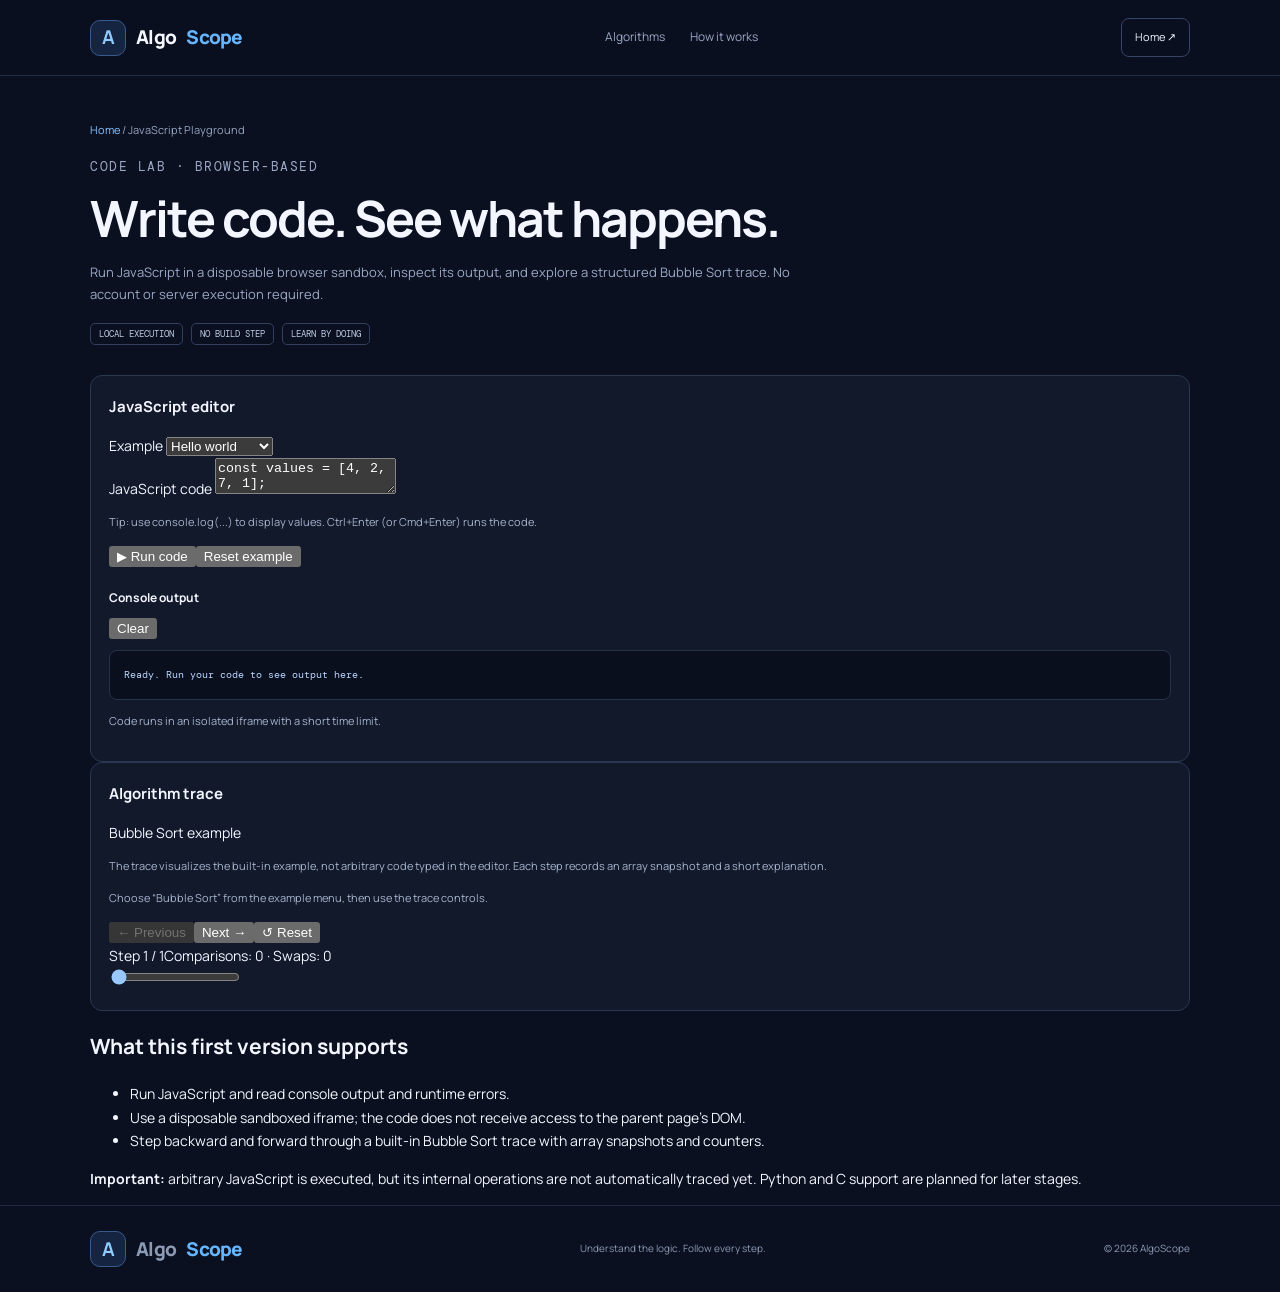
==== editor.html @ ea35b968 "Add browser-based JavaScript playground page" ====
<!doctype html>
<html lang="en">
<head>
<meta charset="utf-8">
<meta name="viewport" content="width=device-width,initial-scale=1">
<title>JavaScript Playground — Run Code in Your Browser | AlgoScope</title>
<meta name="description" content="Write and run JavaScript in a local browser sandbox, inspect output, and explore a step-by-step Bubble Sort trace with AlgoScope.">
<meta name="robots" content="index,follow">
<link rel="canonical" href="https://gllr-spirit.github.io/AlgoScope/editor.html">
<link rel="stylesheet" href="styles.css">
<link rel="stylesheet" href="editor.css">
<script src="editor.js" defer></script>
</head>
<body>
<header><a class="brand" href="index.html"><b>A</b> Algo<span>Scope</span></a><nav><a href="index.html#algorithms">Algorithms</a><a href="index.html#how">How it works</a></nav><a class="nav-button" href="index.html">Home ↗</a></header>
<main class="wrap editor-main">
<section class="page-hero editor-hero"><div class="breadcrumbs"><a href="index.html">Home</a> / JavaScript Playground</div><p class="eyebrow">CODE LAB · BROWSER-BASED</p><h1>Write code. <span>See what happens.</span></h1><p>Run JavaScript in a disposable browser sandbox, inspect its output, and explore a structured Bubble Sort trace. No account or server execution required.</p><div class="tags"><span>LOCAL EXECUTION</span><span>NO BUILD STEP</span><span>LEARN BY DOING</span></div></section>
<section class="editor-grid">
<div class="panel editor-panel">
<div class="panel-heading"><h2>JavaScript editor</h2><label for="example-select">Example <select id="example-select"><option value="hello">Hello world</option><option value="loop">Loop and total</option><option value="bubble">Bubble Sort</option></select></label></div>
<label class="sr-only" for="code-input">JavaScript code</label>
<textarea id="code-input" spellcheck="false" autocapitalize="off" autocomplete="off" aria-describedby="editor-help">const values = [4, 2, 7, 1];
console.log("Values:", values);
console.log("Total:", values.reduce((sum, value) => sum + value, 0));</textarea>
<p id="editor-help" class="editor-help">Tip: use console.log(...) to display values. Ctrl+Enter (or Cmd+Enter) runs the code.</p>
<div class="editor-actions"><button class="primary" id="run-code" type="button">▶ Run code</button><button id="reset-code" type="button">Reset example</button></div>
<div class="output-heading"><h3>Console output</h3><button id="clear-output" type="button">Clear</button></div>
<pre id="console-output" class="console-output" role="log" aria-live="polite">Ready. Run your code to see output here.</pre>
<p id="run-status" class="editor-help" aria-live="polite">Code runs in an isolated iframe with a short time limit.</p>
</div>
<div class="panel trace-panel">
<div class="panel-heading"><h2>Algorithm trace</h2><span class="trace-pill">Bubble Sort example</span></div>
<p class="editor-help">The trace visualizes the built-in example, not arbitrary code typed in the editor. Each step records an array snapshot and a short explanation.</p>
<div id="trace-stage" class="trace-stage" aria-label="Bubble Sort array trace"></div>
<p id="trace-explanation" class="trace-explanation" aria-live="polite">Choose “Bubble Sort” from the example menu, then use the trace controls.</p>
<div class="trace-controls"><button id="trace-prev" type="button" disabled>← Previous</button><button id="trace-next" type="button">Next →</button><button id="trace-reset" type="button">↺ Reset</button></div>
<div class="trace-meter"><span id="trace-step">Step 1 / 1</span><span id="trace-counts">Comparisons: 0 · Swaps: 0</span></div>
<input id="trace-timeline" type="range" min="0" max="0" value="0" step="1" aria-label="Navigate trace steps">
</div>
</section>
<section class="editor-note"><h2>What this first version supports</h2><ul><li>Run JavaScript and read console output and runtime errors.</li><li>Use a disposable sandboxed iframe; the code does not receive access to the parent page's DOM.</li><li>Step backward and forward through a built-in Bubble Sort trace with array snapshots and counters.</li></ul><p><strong>Important:</strong> arbitrary JavaScript is executed, but its internal operations are not automatically traced yet. Python and C support are planned for later stages.</p></section>
</main>
<footer><a class="brand" href="index.html"><b>A</b> Algo<span>Scope</span></a><span>Understand the logic. Follow every step.</span><span>© <span id="year">2026</span> AlgoScope</span></footer>
</body>
</html>
---- styles.css ----
@import url('https://fonts.googleapis.com/css2?family=DM+Mono:wght@400;500&family=Manrope:wght@400;500;600;700;800&display=swap');:root{color-scheme:dark;--bg:#0b1020;--panel:#121b30;--text:#f3f6ff;--muted:#9ba8c4;--blue:#65b6ff;--violet:#ad9aff;--green:#58dfb5}*{box-sizing:border-box}html{scroll-behavior:smooth;scroll-padding-top:85px}body{margin:0;background:var(--bg);color:var(--text);font:14px/1.7 Manrope,system-ui,sans-serif}a{color:inherit;text-decoration:none}.wrap{width:min(1100px,calc(100% - 40px));margin:auto}header{height:76px;padding:0 max(20px,calc((100% - 1100px)/2));display:flex;align-items:center;justify-content:space-between;gap:20px;border-bottom:1px solid #222e47;position:sticky;top:0;background:#0b1020ed;backdrop-filter:blur(12px);z-index:3}.brand{font-size:19px;font-weight:800;letter-spacing:-.7px;display:flex;align-items:center;gap:10px}.brand b{display:grid;place-items:center;width:36px;height:36px;border:1px solid #385b8e;border-radius:10px;color:#91caff;background:#152541}.brand span, h2 span{color:var(--blue)}nav{display:flex;gap:25px;color:var(--muted);font-size:12px}nav a:hover{color:white}.nav-button{border:1px solid #344565;padding:9px 13px;border-radius:8px;font-size:11px}.hero{display:grid;grid-template-columns:1fr 1fr;gap:55px;align-items:center;padding-top:85px;padding-bottom:80px}.eyebrow{font:10px 'DM Mono',monospace;letter-spacing:1.5px;color:#8bc6ff}.hero h1{font-size:clamp(39px,5vw,62px);line-height:1.12;letter-spacing:-3px;margin:22px 0}.hero h1 span{background:linear-gradient(95deg,#70c7ff,#b5a2ff);background-clip:text;color:transparent}.lead{font-size:14px;color:var(--muted);line-height:1.9;max-width:590px}.button{display:inline-block;background:linear-gradient(110deg,#3d8eff,#7476f7);padding:12px 16px;border-radius:8px;font-size:12px;font-weight:700;margin:18px 8px 0 0}.button.ghost{background:transparent;border:1px solid #34415e}.proof{font-size:11px;color:#9ba8c4;margin-top:28px}.visual{background:linear-gradient(145deg,#151f35,#0d1425);border:1px solid #2b3a59;border-radius:15px;padding:22px;box-shadow:0 25px 70px #0003}.muted{font:9px 'DM Mono',monospace;letter-spacing:.8px;color:#8d9bb7}.bars{height:190px;display:flex;align-items:end;justify-content:center;gap:10px;padding:15px;border-bottom:1px solid #30405d}.bars i{width:9%;border-radius:5px 5px 0 0;background:linear-gradient(#5cb4ff,#3979dc);transition:height .3s}.bars i:nth-child(even){background:linear-gradient(#b19bff,#7664dd)}.bars i.hot{background:linear-gradient(#ffc47f,#ff8b64)}.bars i.done{background:linear-gradient(#67e5bd,#249e8c)}.legend{display:flex;justify-content:space-between;gap:8px;flex-wrap:wrap;font-size:9px;color:#9caac4;padding:13px 0}.legend span:first-child{color:#65b6ff}.legend span:nth-child(2){color:#ad9aff}.legend span:nth-child(3){color:#58dfb5}pre{background:#090f1d;border:1px solid #26324a;border-radius:8px;padding:14px;overflow:auto;color:#bcd6ff;font:10px/2 'DM Mono',monospace}.strip{display:flex;justify-content:center;gap:clamp(18px,5vw,70px);flex-wrap:wrap;padding:23px;border-block:1px solid #202b43;background:#0e1526;color:#aab8d1;font-size:11px}.section{padding-top:85px;padding-bottom:95px}.section h2,.how h2,.about h2{font-size:clamp(28px,3.6vw,40px);line-height:1.25;letter-spacing:-1.5px;margin:12px 0}.cards{display:grid;grid-template-columns:repeat(3,1fr);gap:18px;margin-top:30px}.cards article{border:1px solid #293650;border-radius:12px;padding:22px;background:linear-gradient(145deg,#141e32,#101727);transition:transform .2s,border-color .2s}.cards article:hover{transform:translateY(-4px);border-color:#4b6d9d}.icon{width:36px;height:36px;border-radius:10px;display:grid;place-items:center;font-size:21px}.orange{background:#553b2c;color:#ffc18d}.purple{background:#352d58;color:#c5b3ff}.blue{background:#203d5d;color:#8bcaff}.tag{font:9px 'DM Mono',monospace;color:#91a5c6;letter-spacing:1px;margin-top:22px}.cards h3{font-size:19px;margin:8px 0}.cards article>p:not(.tag){font-size:12px;color:var(--muted);min-height:55px}.complexity{border-block:1px solid #293650;padding:12px 0}.complexity b{float:right;color:#9bcaff}.cards article>a{display:block;color:#8bc4ff;font-size:11px;font-weight:700;margin-top:15px}.how{padding:72px 0;background:#10182a;border-block:1px solid #202c46}.steps{display:grid;grid-template-columns:repeat(3,1fr);gap:30px;margin-top:30px}.steps article{border-top:1px solid #35415c;padding-top:15px}.steps article>b{font:11px 'DM Mono',monospace;color:#7cc3ff}.steps h3{font-size:16px}.steps p,.about p{color:var(--muted);font-size:12px;line-height:1.9}.about{display:grid;grid-template-columns:1fr 1fr;gap:50px;align-items:center;padding-top:65px;padding-bottom:65px}footer{display:flex;justify-content:space-between;align-items:center;gap:20px;flex-wrap:wrap;border-top:1px solid #202b43;padding:25px max(20px,calc((100% - 1100px)/2));font-size:10px;color:#8c9ab4}.page-hero{padding:45px 0 30px}.breadcrumbs{font-size:11px;color:#94a4c0;margin-bottom:18px}.breadcrumbs a,.article a{color:#8bc4ff}.page-hero h1{font-size:clamp(34px,5vw,50px);letter-spacing:-2px;line-height:1.2;margin:10px 0}.page-hero p{max-width:720px;color:var(--muted);font-size:13px}.tags{display:flex;gap:8px;flex-wrap:wrap;margin-top:18px}.tags span{border:1px solid #30405e;border-radius:5px;padding:4px 8px;font:9px 'DM Mono',monospace;color:#bdcbe2}.lab{display:grid;grid-template-columns:minmax(0,1.5fr) minmax(250px,.8fr);gap:17px;padding-bottom:55px}.panel{background:#11192b;border:1px solid #2a3752;border-radius:12px;padding:18px;min-width:0}.panel h2{font-size:15px;margin:0 0 15px}.stage{height:230px;display:flex;align-items:end;justify-content:center;gap:clamp(4px,1vw,12px);padding:15px 10px 0;border-bottom:1px solid #34425f}.bar{flex:1;max-width:54px;min-width:12px;position:relative;border-radius:5px 5px 0 0;background:linear-gradient(#69baff,#3c79e5);transition:height .2s;min-height:15px}.bar span{position:absolute;top:-22px;left:0;right:0;text-align:center;font:10px 'DM Mono',monospace;color:#e0eaff}.bar.active{background:linear-gradient(#c2a5ff,#8667e9)}.bar.sorted{background:linear-gradient(#6be4bd,#289d8b)}.bar.out{opacity:.25}.controls{display:flex;gap:7px;flex-wrap:wrap;margin-top:14px}.controls button{border:1px solid #34435f;background:#1a2540;color:#dce7fb;border-radius:7px;padding:9px 11px;font:11px Manrope,sans-serif;cursor:pointer}.controls button.primary{background:#397eea}.controls button:disabled{opacity:.4}.speed{display:flex;align-items:center;gap:6px;color:#aab7d0;font-size:10px;margin:10px 0}.status{font-size:11px;color:#b9c8e1;background:#0c1323;border:1px solid #202c44;border-radius:7px;padding:11px;margin-top:12px;min-height:42px}.stats{display:flex;gap:9px;margin-top:12px}.stats div{flex:1;padding:10px;background:#0c1323;border:1px solid #202c44;border-radius:7px}.stats small{display:block;font:8px 'DM Mono',monospace;color:#8797b5}.stats strong{font:16px 'DM Mono',monospace}.panel p,.panel li{font-size:11px;color:#a7b4cd;line-height:1.9}.panel h3{font-size:12px;margin:20px 0 8px}.complexity-table{width:100%;border-collapse:collapse;font:10px 'DM Mono',monospace}.complexity-table td{padding:8px 2px;border-bottom:1px solid #29354e;color:#b5c1d7}.complexity-table td:last-child{text-align:right;color:#9bcbff}.article{max-width:790px;padding-bottom:60px}.article h2{font-size:23px;margin:32px 0 8px}.article p,.article li{font-size:13px;line-height:1.95;color:#aab7cf}.note{padding:13px 15px;border-left:3px solid #65aaff;background:#121e34;color:#b7c8e5;font-size:12px}.code{background:#090f1d;border:1px solid #26324a;border-radius:8px;padding:15px;overflow:auto;color:#c7d6f1;font:11px/1.9 'DM Mono',monospace;white-space:pre}.search-target{background:#0c1323;border:1px solid #34435f;border-radius:7px;color:#e4edff;padding:9px;width:130px;margin-bottom:10px}@media(max-width:800px){.hero{grid-template-columns:1fr;gap:30px;padding-top:55px}.visual{max-width:600px;width:100%;margin:auto}.lab{grid-template-columns:1fr}.about{gap:20px}}@media(max-width:600px){header{height:65px}nav{display:none}.wrap{width:calc(100% - 32px)}.hero h1{letter-spacing:-2px}.bars{height:140px;gap:5px}.strip{display:grid;grid-template-columns:1fr 1fr;gap:12px}.section{padding-top:55px;padding-bottom:60px}.cards{grid-template-columns:1fr}.cards article>p:not(.tag){min-height:0}.steps{grid-template-columns:1fr;gap:15px}.about{grid-template-columns:1fr;gap:5px}.lab .panel{padding:12px}.stage{height:195px}.speed{width:100%}footer{align-items:flex-start;flex-direction:column}}
/* Accessible timeline and custom-data controls */
.timeline-control{display:grid;grid-template-columns:1fr auto;gap:6px 12px;align-items:center;margin:14px 0;padding:12px;background:#0c1323;border:1px solid #202c44;border-radius:8px;color:#aab7d0;font-size:10px}
.timeline-control label{font-weight:700;color:#d5e2f8}
.timeline-control input{grid-column:1/-1;width:100%;accent-color:#65b6ff;cursor:pointer}
.timeline-control span{grid-column:2;grid-row:1;color:#8bc6ff;font-family:'DM Mono',monospace}
.speed-value{font:10px 'DM Mono',monospace;color:#8bc6ff}
.dataset-tools{margin-top:14px;padding:13px;background:#0c1323;border:1px solid #202c44;border-radius:8px}
.dataset-tools>label{display:block;font-size:10px;color:#c7d5ed;margin-bottom:7px}
#custom-array{width:100%;min-width:0;padding:10px;border:1px solid #34435f;border-radius:7px;background:#111a2c;color:#f3f6ff;font:11px 'DM Mono',monospace}
#custom-array:focus-visible,.controls button:focus-visible,.file-button:focus-visible,input:focus-visible{outline:2px solid #83c7ff;outline-offset:2px}
.data-controls{margin-top:9px}
.controls .file-button{display:inline-flex;align-items:center;border:1px solid #34435f;background:#1a2540;color:#dce7fb;border-radius:7px;padding:9px 11px;font:11px Manrope,sans-serif;cursor:pointer}
.data-status{font-size:10px!important;color:#9eacc6!important;margin:9px 0 0!important;overflow-wrap:anywhere}
button:disabled{cursor:not-allowed}
@media(max-width:600px){.timeline-control{grid-template-columns:1fr}.timeline-control span{grid-column:1;grid-row:auto}.dataset-tools{padding:10px}.data-controls button,.controls .file-button{flex:1;justify-content:center}}
@media(prefers-reduced-motion:reduce){*,*::before,*::after{scroll-behavior:auto!important;transition:none!important;animation:none!important}}
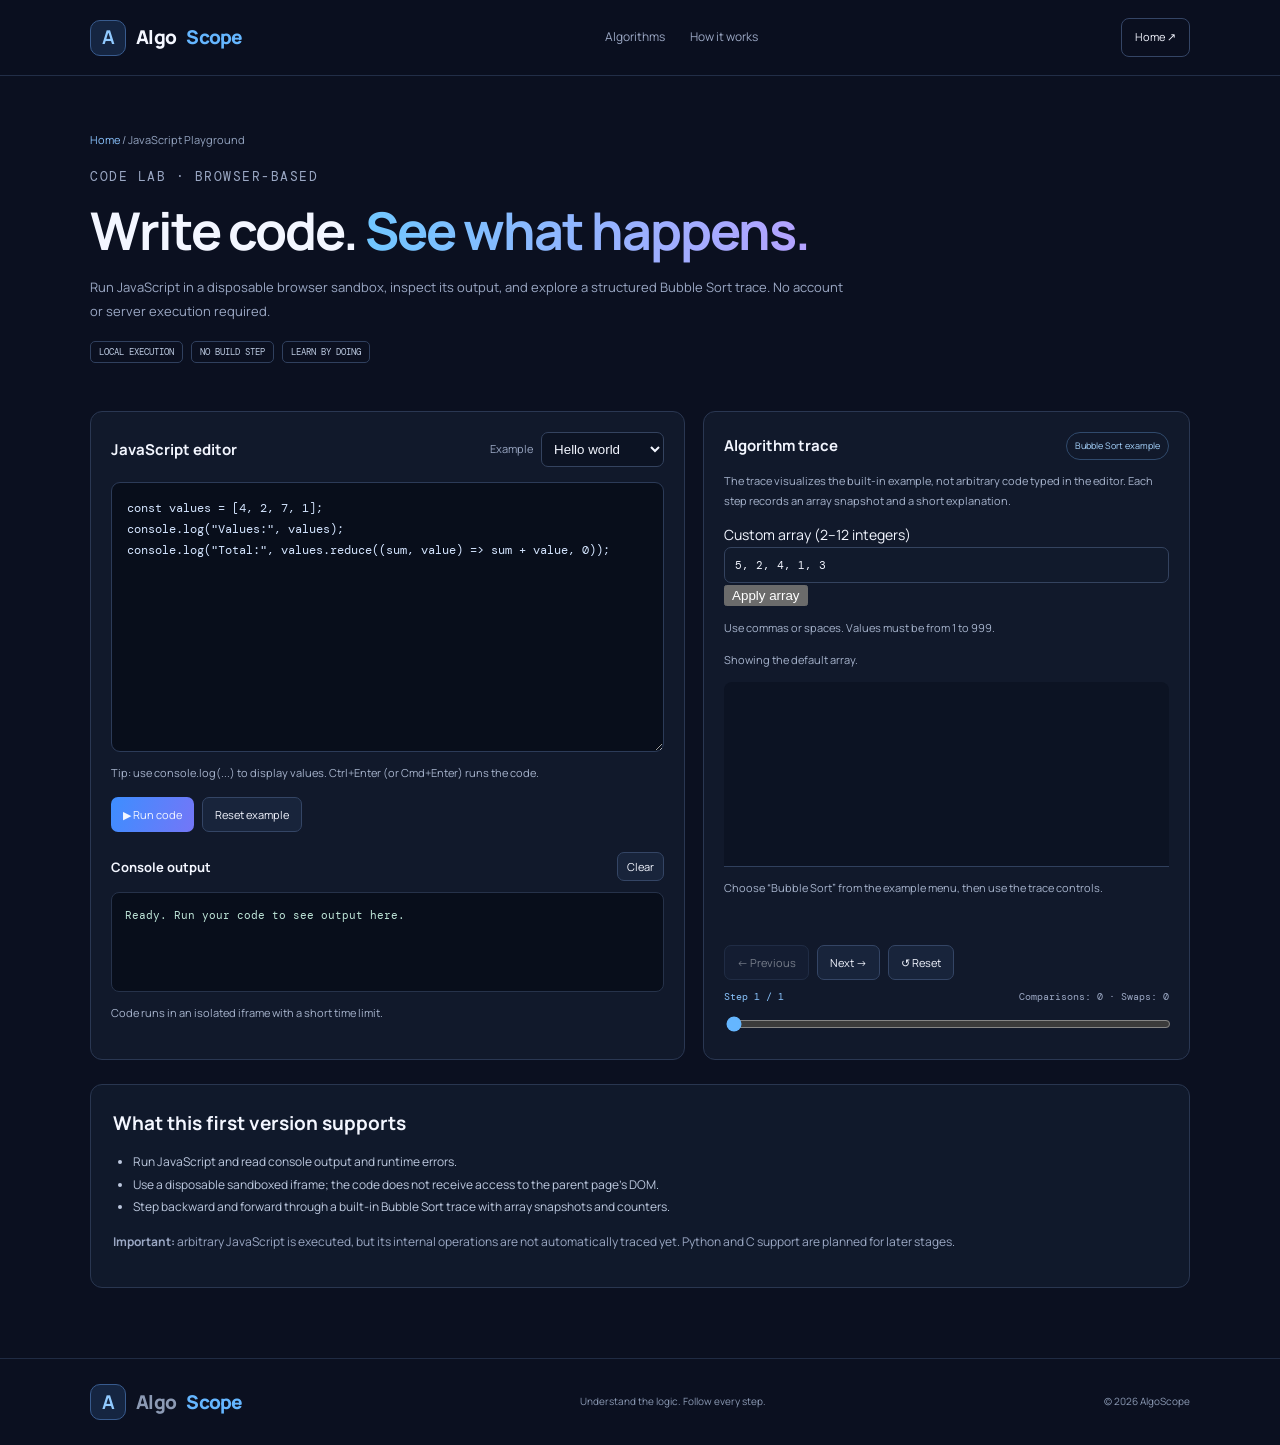
==== commit d8e33362: "Add custom array controls to playground" ====
--- a/editor.html
+++ b/editor.html
@@ -31,6 +31,10 @@
 <div class="panel trace-panel">
 <div class="panel-heading"><h2>Algorithm trace</h2><span class="trace-pill">Bubble Sort example</span></div>
 <p class="editor-help">The trace visualizes the built-in example, not arbitrary code typed in the editor. Each step records an array snapshot and a short explanation.</p>
+<label class="array-label" for="custom-array">Custom array (2–12 integers)</label>
+<div class="array-input-row"><input id="custom-array" type="text" value="5, 2, 4, 1, 3" inputmode="numeric" autocomplete="off" aria-describedby="array-help array-status"><button id="apply-array" type="button">Apply array</button></div>
+<p id="array-help" class="editor-help">Use commas or spaces. Values must be from 1 to 999.</p>
+<p id="array-status" class="editor-help" role="status" aria-live="polite">Showing the default array.</p>
 <div id="trace-stage" class="trace-stage" aria-label="Bubble Sort array trace"></div>
 <p id="trace-explanation" class="trace-explanation" aria-live="polite">Choose “Bubble Sort” from the example menu, then use the trace controls.</p>
 <div class="trace-controls"><button id="trace-prev" type="button" disabled>← Previous</button><button id="trace-next" type="button">Next →</button><button id="trace-reset" type="button">↺ Reset</button></div>
--- a/editor.css
+++ b/editor.css
@@ -0,0 +1,3 @@
+
+/* JavaScript playground */
+.editor-main{padding-bottom:70px}.editor-hero{padding-top:55px;padding-bottom:28px;display:block}.editor-hero h1{font-size:clamp(34px,5vw,52px);line-height:1.15;letter-spacing:-2px;margin:16px 0}.editor-hero h1 span{background:linear-gradient(95deg,#70c7ff,#b5a2ff);background-clip:text;color:transparent}.editor-hero>p:not(.eyebrow){color:var(--muted);max-width:760px;line-height:1.8}.editor-grid{display:grid;grid-template-columns:minmax(0,1.1fr) minmax(0,.9fr);gap:18px;margin-top:20px}.editor-panel,.trace-panel{min-width:0;padding:20px}.panel-heading,.output-heading,.trace-meter{display:flex;align-items:center;justify-content:space-between;gap:12px}.panel-heading h2,.output-heading h3{margin:0}.panel-heading label{display:flex;align-items:center;gap:8px;color:var(--muted);font-size:11px}.panel-heading select{max-width:145px;padding:8px;background:#0c1323;color:var(--text);border:1px solid #34435f;border-radius:7px}.editor-panel textarea{display:block;width:100%;min-height:270px;resize:vertical;margin-top:15px;padding:15px;border:1px solid #2c3b58;border-radius:9px;background:#080e1b;color:#d4e5ff;font:12px/1.75 'DM Mono',monospace;tab-size:2}.editor-panel textarea:focus-visible,.panel select:focus-visible,.trace-panel input:focus-visible{outline:2px solid #83c7ff;outline-offset:2px}.editor-help{color:var(--muted);font-size:11px;line-height:1.7}.editor-actions,.trace-controls{display:flex;gap:8px;flex-wrap:wrap;margin:13px 0}.editor-actions button,.trace-controls button,.output-heading button{border:1px solid #344565;border-radius:7px;padding:9px 12px;background:#18243b;color:var(--text);font:11px Manrope,sans-serif;cursor:pointer}.editor-actions button.primary{background:linear-gradient(110deg,#3d8eff,#7476f7);border:0}.output-heading{margin-top:20px}.output-heading h3{font-size:13px}.output-heading button{padding:6px 9px}.console-output{min-height:100px;max-height:230px;overflow:auto;white-space:pre-wrap;overflow-wrap:anywhere;background:#080e1b;border:1px solid #26324a;border-radius:8px;padding:13px;color:#bfe6d9;font:11px/1.7 'DM Mono',monospace}.console-output.error{color:#ffb1b1}.trace-pill{font-size:9px;color:#a8d5ff;border:1px solid #304a6c;border-radius:99px;padding:5px 8px;white-space:nowrap}.trace-stage{display:flex;align-items:end;justify-content:center;gap:7px;min-height:185px;padding:18px 10px 0;border-bottom:1px solid #30405d;background:#0c1323;border-radius:8px 8px 0 0}.trace-bar{display:flex;align-items:end;justify-content:center;width:min(13%,52px);min-height:28px;border-radius:6px 6px 0 0;background:linear-gradient(#5cb4ff,#3979dc);color:#081322;font:11px 'DM Mono',monospace;padding-bottom:5px;transition:height .15s}.trace-bar.active{background:linear-gradient(#c1afff,#7664dd)}.trace-bar.sorted{background:linear-gradient(#67e5bd,#249e8c)}.trace-explanation{min-height:54px;color:#d5e2f8;font-size:12px;line-height:1.8}.trace-controls{margin-bottom:10px}.trace-controls button:disabled{opacity:.45;cursor:not-allowed}.trace-meter{font:10px 'DM Mono',monospace;color:var(--muted);flex-wrap:wrap}.trace-meter span:first-child{color:#8bc6ff}.trace-panel input[type=range]{width:100%;margin-top:13px;accent-color:#65b6ff}.editor-note{margin-top:24px;padding:22px;border:1px solid #293650;border-radius:12px;background:#10192b}.editor-note h2{margin:0 0 10px;font-size:19px}.editor-note ul{padding-left:20px;color:#bdc9df;font-size:12px;line-height:1.9}.editor-note p{color:var(--muted);font-size:12px;line-height:1.8}.sr-only{position:absolute;width:1px;height:1px;padding:0;margin:-1px;overflow:hidden;clip:rect(0,0,0,0);white-space:nowrap;border:0}button:focus-visible{outline:2px solid #83c7ff;outline-offset:2px}@media(max-width:780px){.editor-grid{grid-template-columns:1fr}.editor-hero{padding-top:35px}.editor-panel,.trace-panel{padding:15px}}@media(max-width:480px){.panel-heading{align-items:flex-start;flex-direction:column}.editor-panel textarea{min-height:230px}.trace-meter{align-items:flex-start;flex-direction:column}}
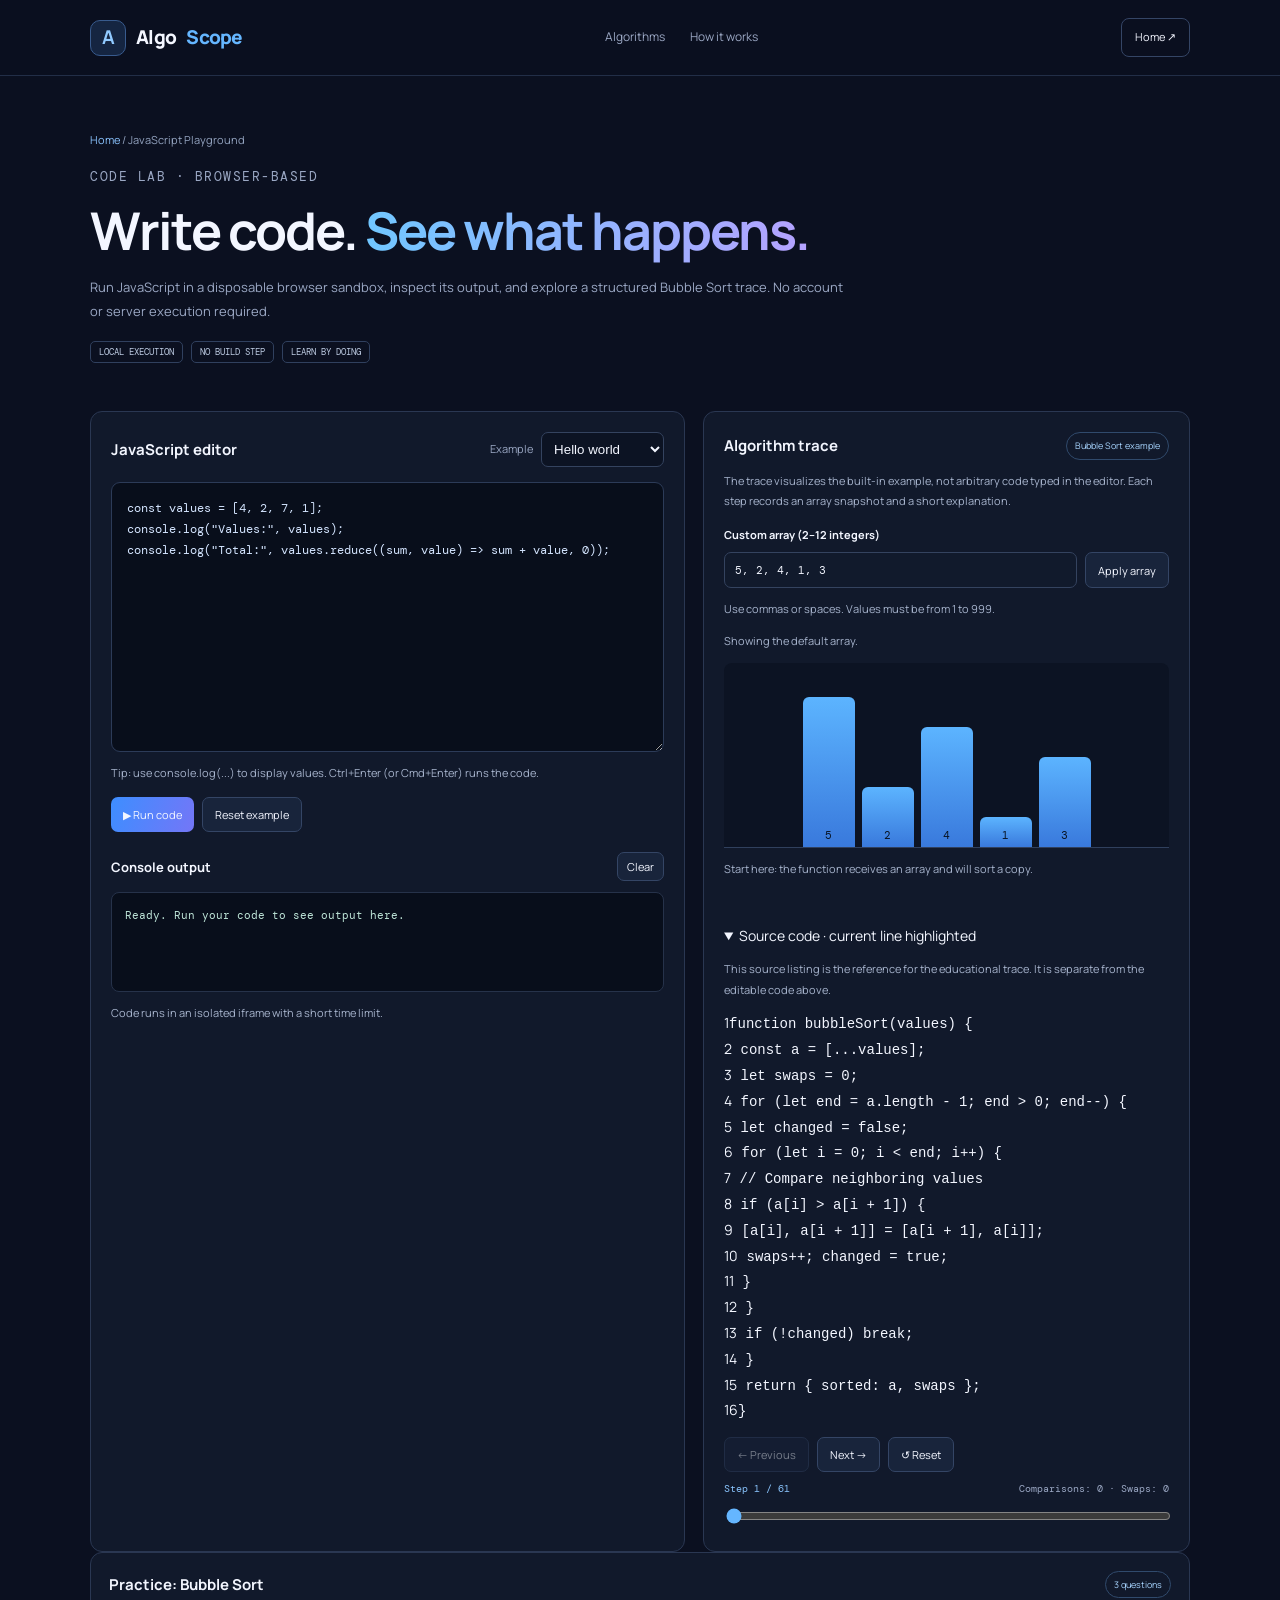
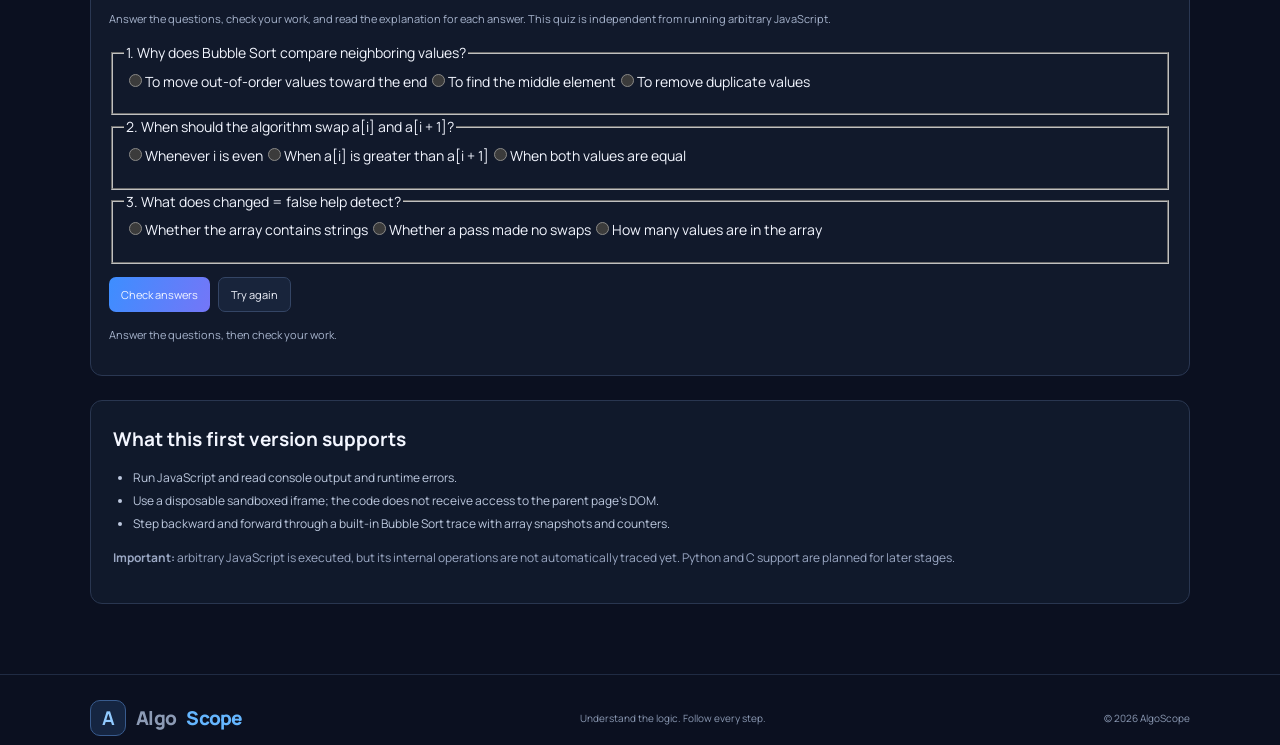
==== commit 2fc35d4b: "Add source-line trace panel and interactive Bubble Sort quiz" ====
--- a/editor.html
+++ b/editor.html
@@ -37,10 +37,22 @@
 <p id="array-status" class="editor-help" role="status" aria-live="polite">Showing the default array.</p>
 <div id="trace-stage" class="trace-stage" aria-label="Bubble Sort array trace"></div>
 <p id="trace-explanation" class="trace-explanation" aria-live="polite">Choose “Bubble Sort” from the example menu, then use the trace controls.</p>
+<details class="trace-source" open>
+  <summary>Source code · current line highlighted</summary>
+  <p class="editor-help">This source listing is the reference for the educational trace. It is separate from the editable code above.</p>
+  <div id="trace-code" class="trace-code" aria-label="Bubble Sort source code with highlighted current line"></div>
+</details>
 <div class="trace-controls"><button id="trace-prev" type="button" disabled>← Previous</button><button id="trace-next" type="button">Next →</button><button id="trace-reset" type="button">↺ Reset</button></div>
 <div class="trace-meter"><span id="trace-step">Step 1 / 1</span><span id="trace-counts">Comparisons: 0 · Swaps: 0</span></div>
 <input id="trace-timeline" type="range" min="0" max="0" value="0" step="1" aria-label="Navigate trace steps">
 </div>
+</section>
+<section class="exercise-panel panel">
+  <div class="panel-heading"><h2>Practice: Bubble Sort</h2><span class="trace-pill">3 questions</span></div>
+  <p class="editor-help">Answer the questions, check your work, and read the explanation for each answer. This quiz is independent from running arbitrary JavaScript.</p>
+  <div id="exercise-list" class="exercise-list"></div>
+  <div class="editor-actions"><button class="primary" id="check-exercises" type="button">Check answers</button><button id="reset-exercises" type="button">Try again</button></div>
+  <p id="exercise-score" class="editor-help" role="status" aria-live="polite">Answer the questions, then check your work.</p>
 </section>
 <section class="editor-note"><h2>What this first version supports</h2><ul><li>Run JavaScript and read console output and runtime errors.</li><li>Use a disposable sandboxed iframe; the code does not receive access to the parent page's DOM.</li><li>Step backward and forward through a built-in Bubble Sort trace with array snapshots and counters.</li></ul><p><strong>Important:</strong> arbitrary JavaScript is executed, but its internal operations are not automatically traced yet. Python and C support are planned for later stages.</p></section>
 </main>
--- a/editor.css
+++ b/editor.css
@@ -1,3 +1,5 @@
 
 /* JavaScript playground */
 .editor-main{padding-bottom:70px}.editor-hero{padding-top:55px;padding-bottom:28px;display:block}.editor-hero h1{font-size:clamp(34px,5vw,52px);line-height:1.15;letter-spacing:-2px;margin:16px 0}.editor-hero h1 span{background:linear-gradient(95deg,#70c7ff,#b5a2ff);background-clip:text;color:transparent}.editor-hero>p:not(.eyebrow){color:var(--muted);max-width:760px;line-height:1.8}.editor-grid{display:grid;grid-template-columns:minmax(0,1.1fr) minmax(0,.9fr);gap:18px;margin-top:20px}.editor-panel,.trace-panel{min-width:0;padding:20px}.panel-heading,.output-heading,.trace-meter{display:flex;align-items:center;justify-content:space-between;gap:12px}.panel-heading h2,.output-heading h3{margin:0}.panel-heading label{display:flex;align-items:center;gap:8px;color:var(--muted);font-size:11px}.panel-heading select{max-width:145px;padding:8px;background:#0c1323;color:var(--text);border:1px solid #34435f;border-radius:7px}.editor-panel textarea{display:block;width:100%;min-height:270px;resize:vertical;margin-top:15px;padding:15px;border:1px solid #2c3b58;border-radius:9px;background:#080e1b;color:#d4e5ff;font:12px/1.75 'DM Mono',monospace;tab-size:2}.editor-panel textarea:focus-visible,.panel select:focus-visible,.trace-panel input:focus-visible{outline:2px solid #83c7ff;outline-offset:2px}.editor-help{color:var(--muted);font-size:11px;line-height:1.7}.editor-actions,.trace-controls{display:flex;gap:8px;flex-wrap:wrap;margin:13px 0}.editor-actions button,.trace-controls button,.output-heading button{border:1px solid #344565;border-radius:7px;padding:9px 12px;background:#18243b;color:var(--text);font:11px Manrope,sans-serif;cursor:pointer}.editor-actions button.primary{background:linear-gradient(110deg,#3d8eff,#7476f7);border:0}.output-heading{margin-top:20px}.output-heading h3{font-size:13px}.output-heading button{padding:6px 9px}.console-output{min-height:100px;max-height:230px;overflow:auto;white-space:pre-wrap;overflow-wrap:anywhere;background:#080e1b;border:1px solid #26324a;border-radius:8px;padding:13px;color:#bfe6d9;font:11px/1.7 'DM Mono',monospace}.console-output.error{color:#ffb1b1}.trace-pill{font-size:9px;color:#a8d5ff;border:1px solid #304a6c;border-radius:99px;padding:5px 8px;white-space:nowrap}.trace-stage{display:flex;align-items:end;justify-content:center;gap:7px;min-height:185px;padding:18px 10px 0;border-bottom:1px solid #30405d;background:#0c1323;border-radius:8px 8px 0 0}.trace-bar{display:flex;align-items:end;justify-content:center;width:min(13%,52px);min-height:28px;border-radius:6px 6px 0 0;background:linear-gradient(#5cb4ff,#3979dc);color:#081322;font:11px 'DM Mono',monospace;padding-bottom:5px;transition:height .15s}.trace-bar.active{background:linear-gradient(#c1afff,#7664dd)}.trace-bar.sorted{background:linear-gradient(#67e5bd,#249e8c)}.trace-explanation{min-height:54px;color:#d5e2f8;font-size:12px;line-height:1.8}.trace-controls{margin-bottom:10px}.trace-controls button:disabled{opacity:.45;cursor:not-allowed}.trace-meter{font:10px 'DM Mono',monospace;color:var(--muted);flex-wrap:wrap}.trace-meter span:first-child{color:#8bc6ff}.trace-panel input[type=range]{width:100%;margin-top:13px;accent-color:#65b6ff}.editor-note{margin-top:24px;padding:22px;border:1px solid #293650;border-radius:12px;background:#10192b}.editor-note h2{margin:0 0 10px;font-size:19px}.editor-note ul{padding-left:20px;color:#bdc9df;font-size:12px;line-height:1.9}.editor-note p{color:var(--muted);font-size:12px;line-height:1.8}.sr-only{position:absolute;width:1px;height:1px;padding:0;margin:-1px;overflow:hidden;clip:rect(0,0,0,0);white-space:nowrap;border:0}button:focus-visible{outline:2px solid #83c7ff;outline-offset:2px}@media(max-width:780px){.editor-grid{grid-template-columns:1fr}.editor-hero{padding-top:35px}.editor-panel,.trace-panel{padding:15px}}@media(max-width:480px){.panel-heading{align-items:flex-start;flex-direction:column}.editor-panel textarea{min-height:230px}.trace-meter{align-items:flex-start;flex-direction:column}}
+
+.array-label{display:block;margin:14px 0 7px;color:var(--text);font-size:11px;font-weight:700}.array-input-row{display:flex;gap:8px}.array-input-row input{flex:1;min-width:0;padding:9px 10px;border:1px solid #344565;border-radius:7px;background:#080e1b;color:var(--text);font:12px "DM Mono",monospace}.array-input-row button{border:1px solid #344565;border-radius:7px;padding:9px 12px;background:#18243b;color:var(--text);font:11px Manrope,sans-serif;cursor:pointer}.array-input-row input:focus-visible{outline:2px solid #83c7ff;outline-offset:2px}#array-status.error{color:#ffb1b1}
